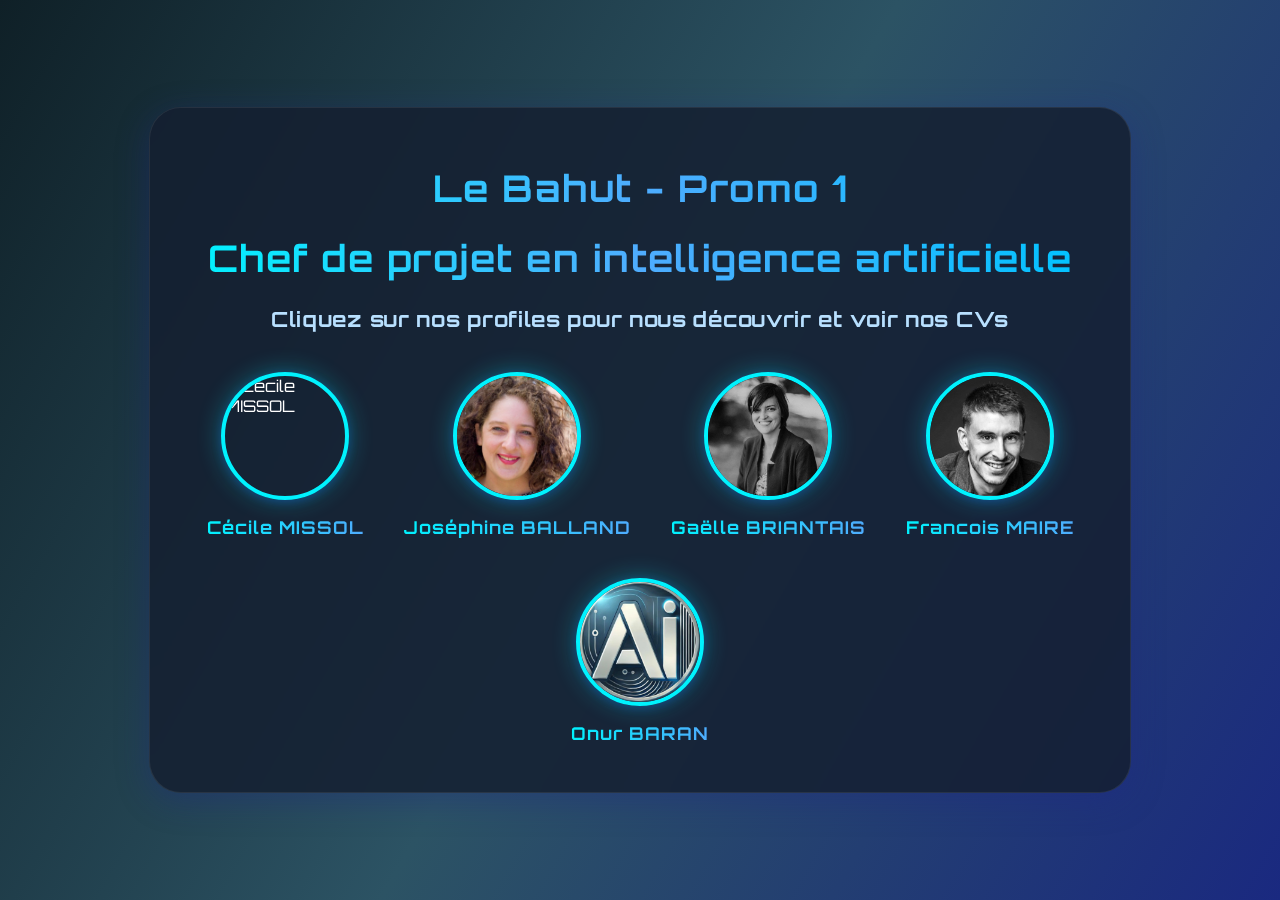
==== index.html @ bd9ec278 "Initial commit" ====
<!DOCTYPE html>
<html lang="fr">

<head>
  <meta charset="UTF-8">
  <meta name="viewport" content="width=device-width, initial-scale=1.0">
  <title>Le Bahut - Promo 1 Chef de projet en intelligence artificielle</title>
  <link rel="stylesheet" href="style.css">
</head>

<body>
  <div class="container">
    <header>
      <h1 class="main-title">Le Bahut - Promo 1</h1>
      <h1 class="main-title">Chef de projet en intelligence artificielle</h1>
      <h2 class="subtitle">Cliquez sur nos profiles pour nous découvrir et voir nos CVs</h2>
    </header>
    <section class="profiles">
      <a href="cecile_missol.html" class="profile-link">
        <img src="images/cécile_missol.jpg" alt="Cécile MISSOL" class="profile-img" />
        <span>Cécile MISSOL</span>
      </a>
      <a href="josephine_balland.html" class="profile-link">
        <img src="images/josephine_balland.jpg" alt="Joséphine BALLAND" class="profile-img" />
        <span>Joséphine BALLAND</span>
      </a>
      <a href="gaelle_briantais.html" class="profile-link">
        <img src="images/gaelle_ briantais.jpg" alt="Gaëlle BRIANTAIS" class="profile-img" />
        <span>Gaëlle BRIANTAIS</span>
      </a>
      <a href="francois_maire.html" class="profile-link">
        <img src="images/francois_maire.jpg" alt="Francois MAIRE" class="profile-img" />
        <span>Francois MAIRE</span>
      </a>
      <a href="onur_baran.html" class="profile-link">
        <img src="images/onur_baran.jpg" alt="Onur BARAN" class="profile-img" />
        <span>Onur BARAN</span>
      </a>
    </section>
  </div>
  <script src="main.js"></script>
</body>

</html>
---- style.css ----
@import url('https://fonts.googleapis.com/css2?family=Orbitron:wght@700&display=swap');

body {
  margin: 0;
  min-height: 100vh;
  background: linear-gradient(120deg, #0f2027, #2c5364, #1a2980);
  font-family: 'Orbitron', Arial, sans-serif;
  color: #fff;
  display: flex;
  align-items: center;
  justify-content: center;
}

.container {
  width: 90vw;
  max-width: 900px;
  padding: 2rem 2.5rem 3rem 2.5rem;
  background: rgba(20, 30, 48, 0.85);
  border-radius: 2rem;
  box-shadow: 0 8px 32px 0 rgba(31, 38, 135, 0.37);
  backdrop-filter: blur(6px);
  border: 1px solid rgba(255,255,255,0.08);
  animation: fadein 1.2s cubic-bezier(0.4, 0, 0.2, 1);
}

@keyframes fadein {
  from { opacity: 0; transform: translateY(40px); }
  to { opacity: 1; transform: translateY(0); }
}

header {
  text-align: center;
  margin-bottom: 2.5rem;
}

.main-title {
  font-size: 2.3rem;
  letter-spacing: 1.5px;
  background: linear-gradient(90deg, #00f2fe, #4facfe, #00c3ff);
  -webkit-background-clip: text;
  -webkit-text-fill-color: transparent;
  animation: title-glow 2s infinite alternate;
}

@keyframes title-glow {
  from { text-shadow: 0 0 12px #00f2fe55; }
  to { text-shadow: 0 0 32px #4facfeaa; }
}

.subtitle {
  font-size: 1.3rem;
  color: #b8e0ff;
  margin-top: 0.8rem;
  margin-bottom: 2rem;
  letter-spacing: 0.7px;
  animation: subtitle-fade 2s 0.7s both;
}

@keyframes subtitle-fade {
  from { opacity: 0; transform: translateY(20px); }
  to { opacity: 1; transform: translateY(0); }
}

.profiles {
  display: flex;
  flex-wrap: wrap;
  gap: 2.5rem;
  justify-content: center;
  align-items: center;
}

.profile-link {
  display: flex;
  flex-direction: column;
  align-items: center;
  text-decoration: none;
  color: #fff;
  transition: transform 0.25s cubic-bezier(.4,0,.2,1), box-shadow 0.25s;
  border-radius: 50%;
  position: relative;
}

.profile-link:hover {
  transform: scale(1.08) translateY(-8px);
  box-shadow: 0 8px 32px 0 #00f2fe44;
  z-index: 2;
}

.profile-img {
  width: 120px;
  height: 120px;
  object-fit: cover;
  border-radius: 50%;
  border: 4px solid #00f2fe;
  box-shadow: 0 0 24px #00f2fe55, 0 2px 8px #1a2980aa;
  margin-bottom: 1rem;
  transition: box-shadow 0.3s, border-color 0.3s;
  animation: profile-pop 0.9s cubic-bezier(.4,0,.2,1);
}

@keyframes profile-pop {
  from { opacity: 0; transform: scale(0.6); }
  to { opacity: 1; transform: scale(1); }
}

.profile-link span {
  font-size: 1.1rem;
  background: linear-gradient(90deg, #00f2fe, #4facfe);
  -webkit-background-clip: text;
  -webkit-text-fill-color: transparent;
  letter-spacing: 1px;
  font-weight: 700;
}

@media (max-width: 600px) {
  .profiles {
    gap: 1.3rem;
  }
  .profile-img {
    width: 80px;
    height: 80px;
  }
  .container {
    padding: 1rem;
  }
  .main-title {
    font-size: 1.2rem;
  }
  .subtitle {
    font-size: 1rem;
  }
}
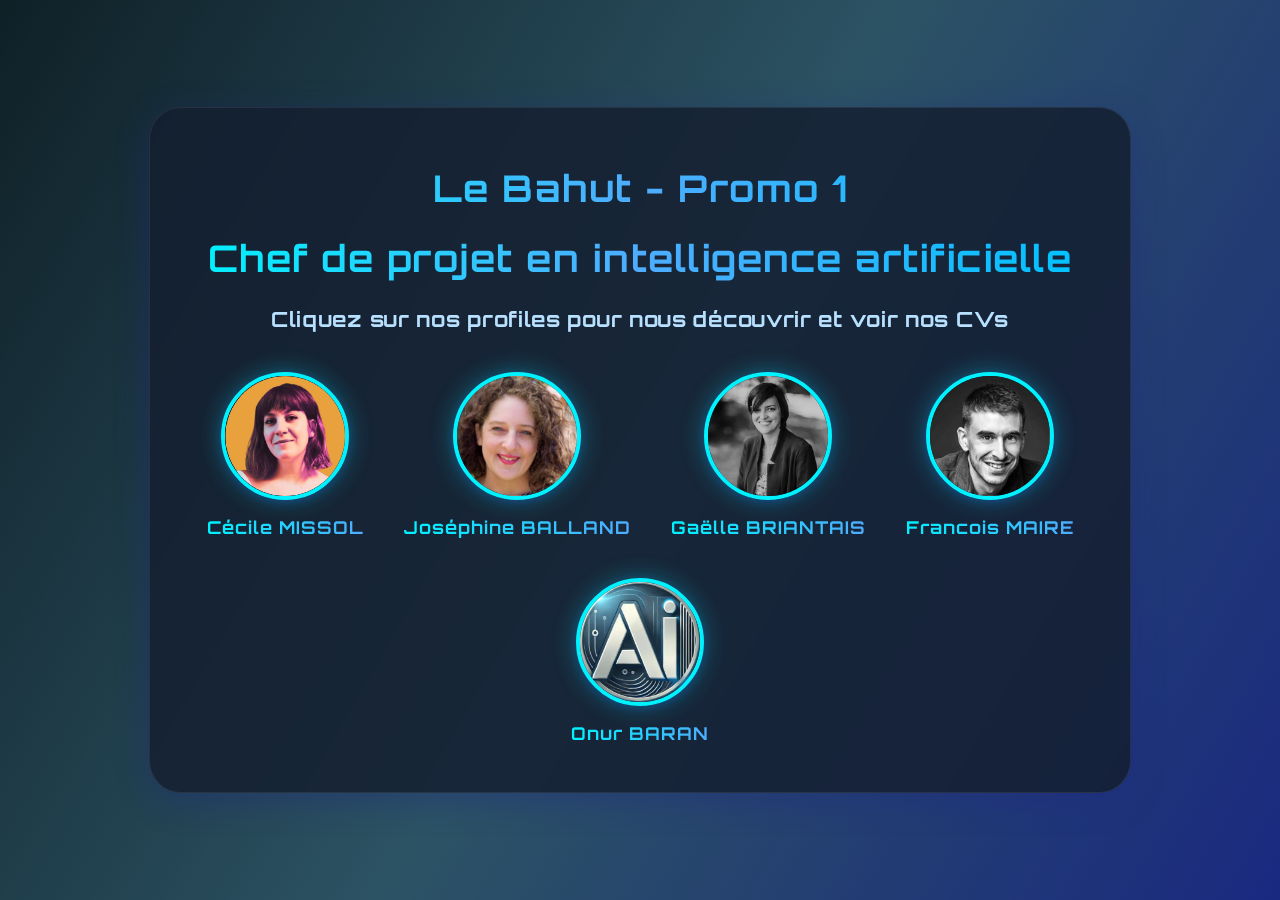
==== commit f56c550b: "Externelize styling with style.css" ====
--- a/index.html
+++ b/index.html
@@ -17,7 +17,7 @@
     </header>
     <section class="profiles">
       <a href="cecile_missol.html" class="profile-link">
-        <img src="images/cécile_missol.jpg" alt="Cécile MISSOL" class="profile-img" />
+        <img src="images/cécile_missol.jpg" alt="Cécile MISSOL" class="profile-img" />
         <span>Cécile MISSOL</span>
       </a>
       <a href="josephine_balland.html" class="profile-link">
@@ -41,4 +41,4 @@
   <script src="main.js"></script>
 </body>
 
-</html>+</html>
--- a/style.css
+++ b/style.css
@@ -33,6 +33,12 @@
   margin-bottom: 2.5rem;
 }
 
+/* Profile page specific header */
+.profile-header {
+  text-align: center;
+  margin-top: 2rem;
+}
+
 .main-title {
   font-size: 2.3rem;
   letter-spacing: 1.5px;
@@ -40,6 +46,11 @@
   -webkit-background-clip: text;
   -webkit-text-fill-color: transparent;
   animation: title-glow 2s infinite alternate;
+}
+
+/* Profile page specific title margin */
+.profile-title {
+  margin-top: 1.2rem;
 }
 
 @keyframes title-glow {
@@ -98,6 +109,12 @@
   animation: profile-pop 0.9s cubic-bezier(.4,0,.2,1);
 }
 
+/* Profile page specific image size */
+.profile-detail-img {
+  width: 140px;
+  height: 140px;
+}
+
 @keyframes profile-pop {
   from { opacity: 0; transform: scale(0.6); }
   to { opacity: 1; transform: scale(1); }
@@ -112,6 +129,106 @@
   font-weight: 700;
 }
 
+/* Back link */
+.back-link {
+  color: #00f2fe;
+  text-decoration: none;
+  font-weight: bold;
+}
+
+/* Social links container */
+.social-links {
+  margin: 2.2rem 0 1.2rem 0;
+  display: flex;
+  flex-wrap: wrap;
+  gap: 1em;
+  justify-content: center;
+}
+
+/* Alternate margin for social links */
+.social-links-alt {
+  margin: 0.7em 0 0.7em 0;
+}
+
+/* Button styles */
+.btn {
+  padding: 0.7em 1.3em;
+  border-radius: 30px;
+  text-decoration: none;
+  font-weight: 600;
+  box-shadow: 0 2px 8px #00f2fe44;
+  transition: background 0.2s;
+}
+
+.btn-primary {
+  background: #4facfe;
+  color: #fff;
+}
+
+.btn-secondary {
+  background: #00f2fe;
+  color: #222;
+}
+
+.btn-tertiary {
+  background: #1a2980;
+  color: #fff;
+}
+
+/* Bio section */
+.bio-section {
+  margin-top: 2.5rem;
+  text-align: center;
+}
+
+.section-title {
+  color: #4facfe;
+  margin-bottom: 1.2rem;
+}
+
+.bio-text {
+  font-size: 1.1rem;
+  line-height: 1.7;
+  color: #e0eaff;
+  max-width: 600px;
+  margin: 0 auto 1.8rem auto;
+  text-align: justify;
+}
+
+/* Text alignment classes - these will override the default justify if needed */
+.text-left {
+  text-align: left;
+}
+
+/* List styles */
+.bio-list {
+  text-align: left;
+  margin: 1em auto 1.5em auto;
+  max-width: 500px;
+  color: #e0eaff;
+  font-size: 1.07em;
+}
+
+.skills-list {
+  display: inline-block;
+  text-align: left;
+  color: #e0eaff;
+  font-size: 1.07em;
+  margin: 0 auto 1.3em auto;
+  max-width: 360px;
+}
+
+/* Skills section */
+.skills-section {
+  margin: 1.5rem 0 1.5rem 0;
+}
+
+/* Adjusted list margin */
+.bio-list-indented {
+  margin: 1em auto 1.5em 2em;
+  max-width: 600px;
+}
+
 @media (max-width: 600px) {
   .profiles {
     gap: 1.3rem;
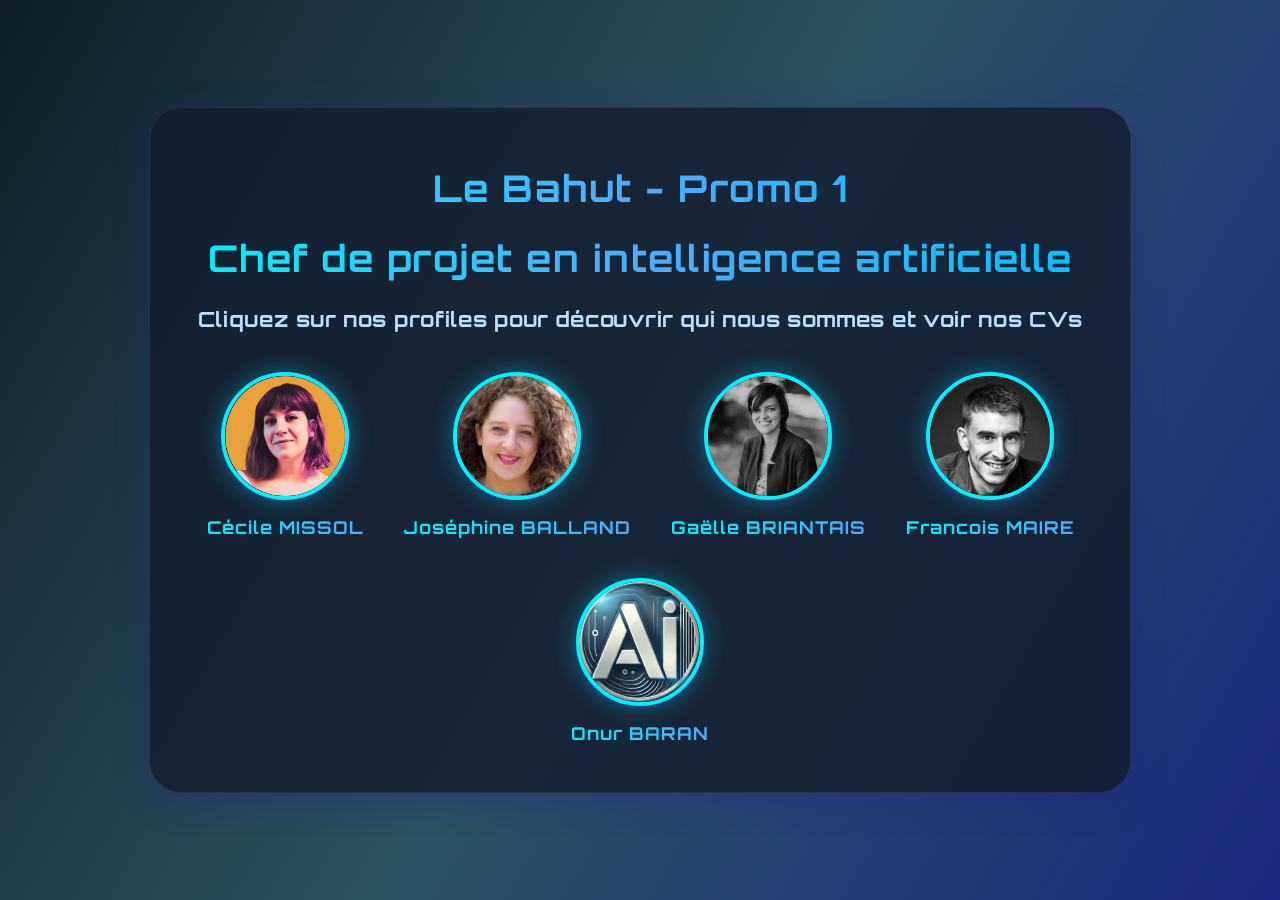
==== commit d51c527f: "Udate text in index.html" ====
--- a/index.html
+++ b/index.html
@@ -13,7 +13,7 @@
     <header>
       <h1 class="main-title">Le Bahut - Promo 1</h1>
       <h1 class="main-title">Chef de projet en intelligence artificielle</h1>
-      <h2 class="subtitle">Cliquez sur nos profiles pour nous découvrir et voir nos CVs</h2>
+      <h2 class="subtitle">Cliquez sur nos profiles pour découvrir qui nous sommes et voir nos CVs</h2>
     </header>
     <section class="profiles">
       <a href="cecile_missol.html" class="profile-link">
@@ -41,4 +41,4 @@
   <script src="main.js"></script>
 </body>
 
-</html>
+</html>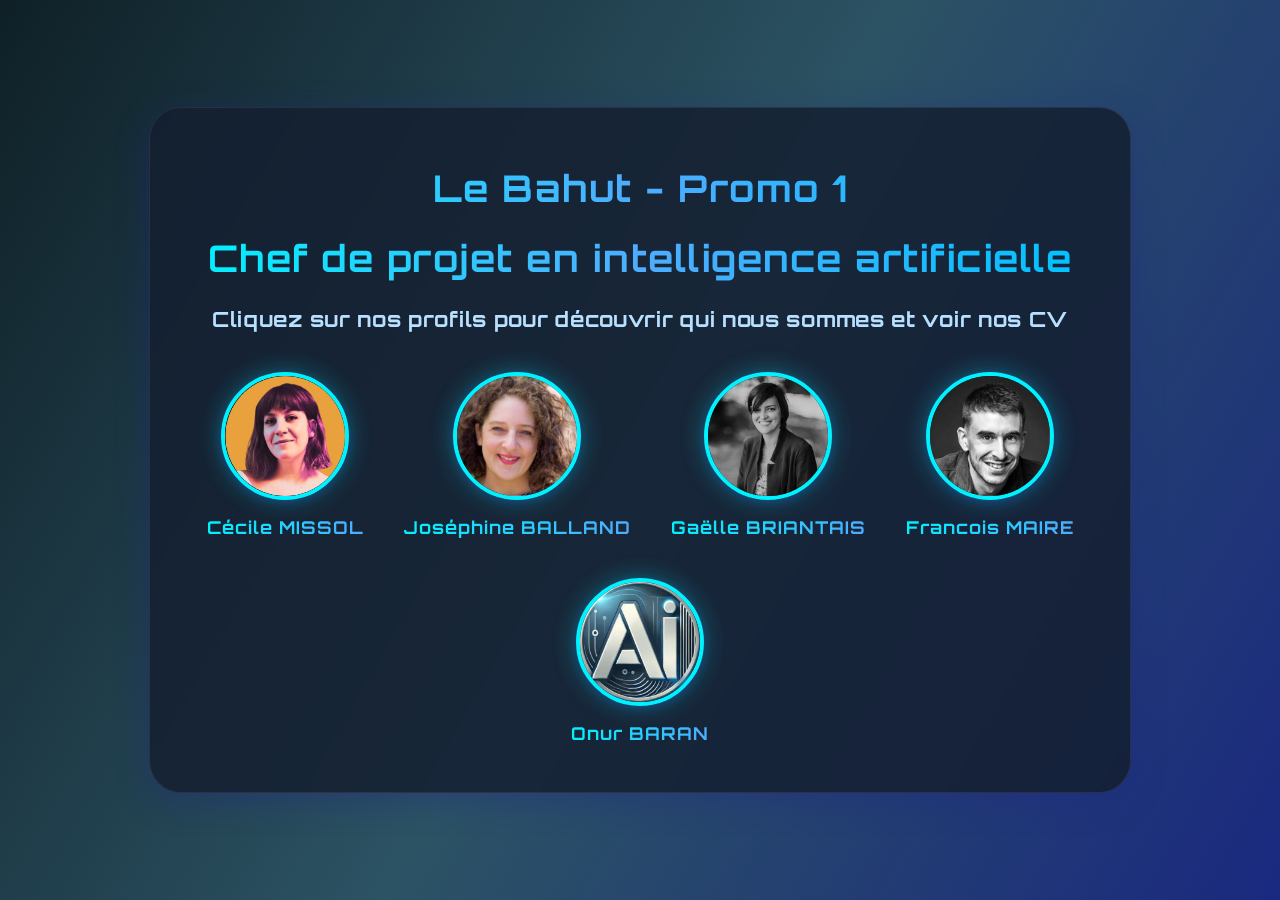
==== commit fb7d22f4: "Udate text in html.html" ====
--- a/index.html
+++ b/index.html
@@ -13,7 +13,7 @@
     <header>
       <h1 class="main-title">Le Bahut - Promo 1</h1>
       <h1 class="main-title">Chef de projet en intelligence artificielle</h1>
-      <h2 class="subtitle">Cliquez sur nos profiles pour découvrir qui nous sommes et voir nos CVs</h2>
+      <h2 class="subtitle">Cliquez sur nos profils pour découvrir qui nous sommes et voir nos CV</h2>
     </header>
     <section class="profiles">
       <a href="cecile_missol.html" class="profile-link">
